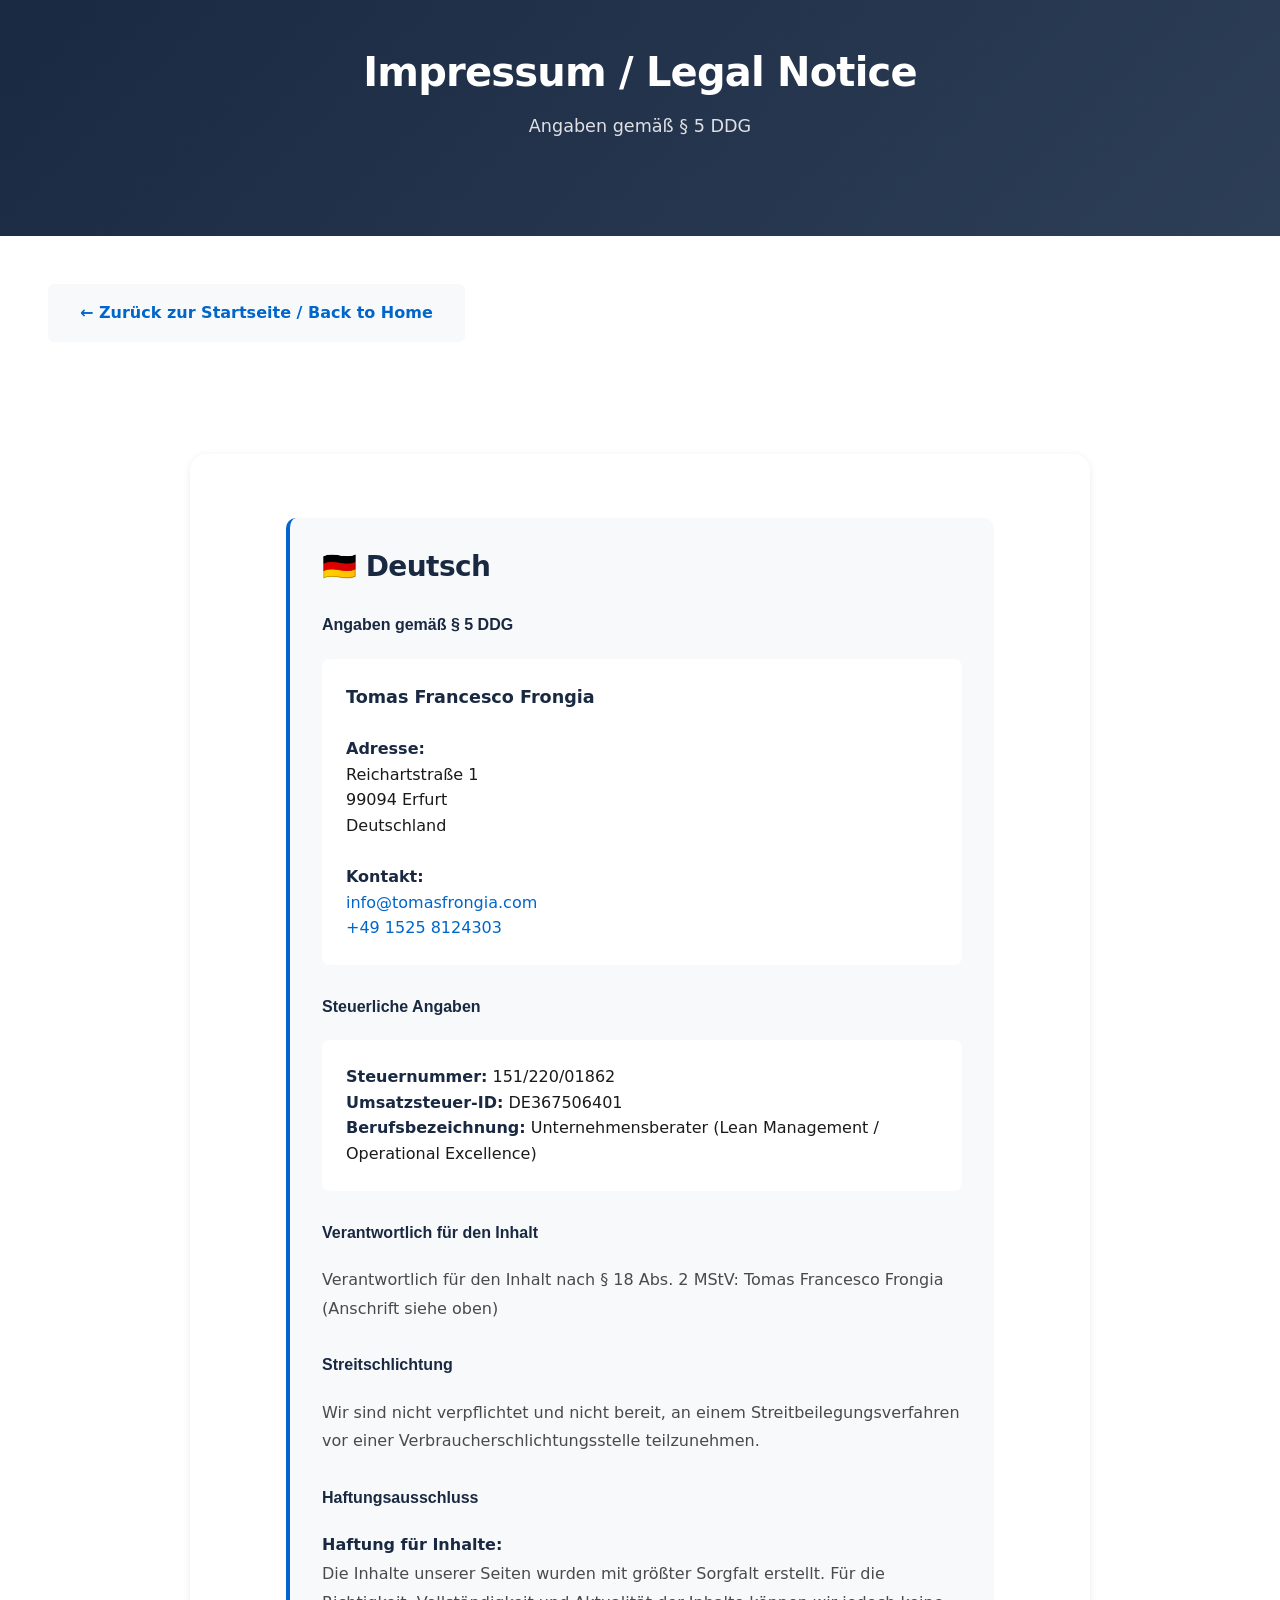
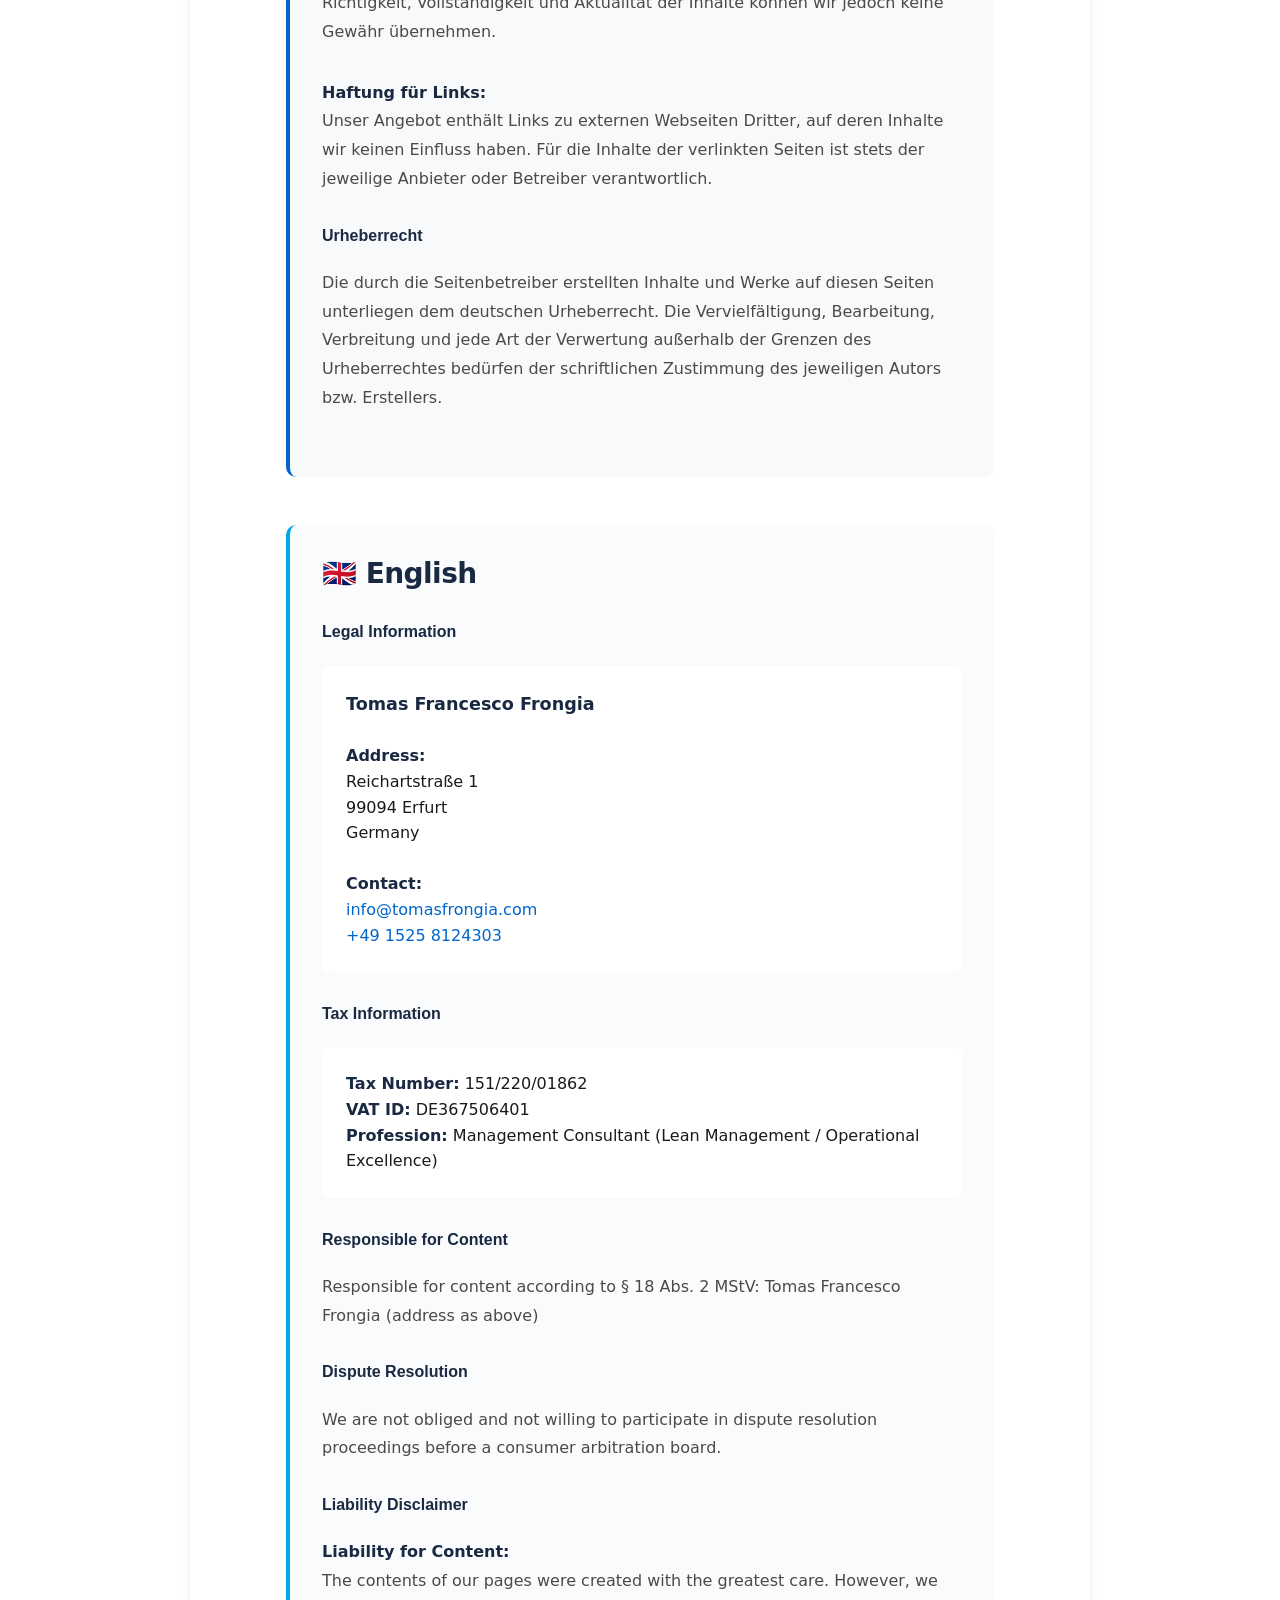
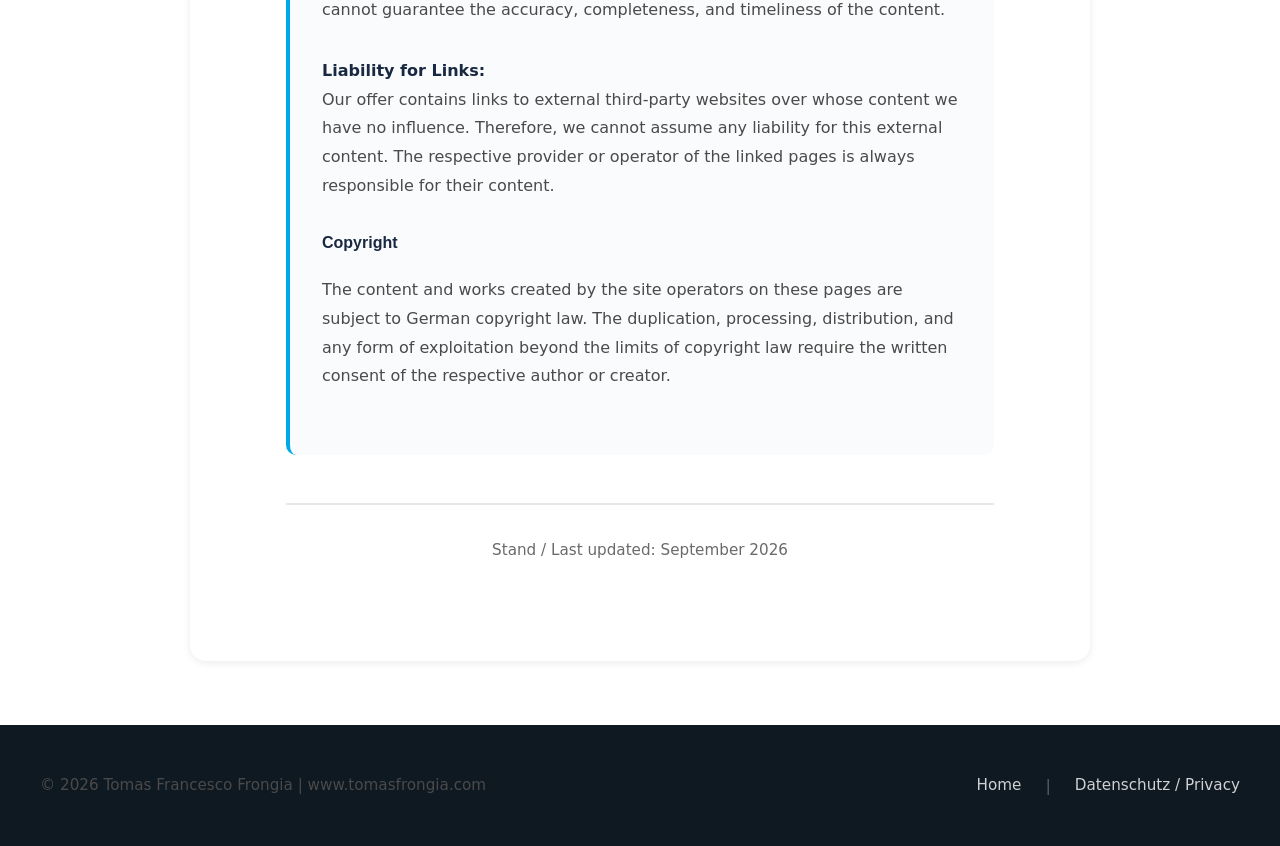
==== impressum.html @ 9dd67694 "Add files via upload" ====
<!DOCTYPE html>
<html lang="de">
<head>
  <meta charset="UTF-8">
  <meta name="viewport" content="width=device-width, initial-scale=1.0">
  <title>Impressum / Legal Notice | Tomas Francesco Frongia</title>
  <link rel="stylesheet" href="style.css">
</head>
<body>

<header style="padding: 3rem 1.5rem;">
  <div class="header-content">
    <h1 style="font-size: 2.5rem;">Impressum / Legal Notice</h1>
    <p class="subtitle">Angaben gemäß § 5 DDG</p>
  </div>
</header>

<a href="index.html" class="back-link">← Zurück zur Startseite / Back to Home</a>

<section id="impressum">
  <div class="container">

    <div style="background: #f8f9fa; padding: 2rem; border-radius: 10px; margin-bottom: 3rem; border-left: 4px solid #0066cc;">
      <h3 style="margin-top: 0; color: #1a2942;">🇩🇪 Deutsch</h3>

      <h4 style="color: #1a2942; margin-top: 2rem;">Angaben gemäß § 5 DDG</h4>
      <div style="background: white; padding: 1.5rem; border-radius: 8px; margin-top: 1rem;">
        <strong style="font-size: 1.1rem; color: #1a2942;">Tomas Francesco Frongia</strong><br><br>
        <strong>Adresse:</strong><br>
        Reichartstraße 1<br>
        99094 Erfurt<br>
        Deutschland<br><br>
        <strong>Kontakt:</strong><br>
        <a href="mailto:info@tomasfrongia.com">info@tomasfrongia.com</a><br>
        <a href="tel:+4915258124303">+49 1525 8124303</a>
      </div>

      <h4 style="color: #1a2942; margin-top: 2rem;">Steuerliche Angaben</h4>
      <div style="background: white; padding: 1.5rem; border-radius: 8px; margin-top: 1rem;">
        <strong>Steuernummer:</strong> 151/220/01862<br>
        <strong>Umsatzsteuer-ID:</strong> DE367506401<br>
        <strong>Berufsbezeichnung:</strong> Unternehmensberater (Lean Management / Operational Excellence)
      </div>

      <h4 style="color: #1a2942; margin-top: 2rem;">Verantwortlich für den Inhalt</h4>
      <p>Verantwortlich für den Inhalt nach § 18 Abs. 2 MStV: Tomas Francesco Frongia (Anschrift siehe oben)</p>

      <h4 style="color: #1a2942; margin-top: 2rem;">Streitschlichtung</h4>
      <p>
        Wir sind nicht verpflichtet und nicht bereit, an einem Streitbeilegungsverfahren vor einer Verbraucherschlichtungsstelle teilzunehmen.
      </p>

      <h4 style="color: #1a2942; margin-top: 2rem;">Haftungsausschluss</h4>
      <p><strong>Haftung für Inhalte:</strong><br>
      Die Inhalte unserer Seiten wurden mit größter Sorgfalt erstellt. Für die Richtigkeit, Vollständigkeit und Aktualität der Inhalte können wir jedoch keine Gewähr übernehmen.</p>

      <p><strong>Haftung für Links:</strong><br>
      Unser Angebot enthält Links zu externen Webseiten Dritter, auf deren Inhalte wir keinen Einfluss haben. Für die Inhalte der verlinkten Seiten ist stets der jeweilige Anbieter oder Betreiber verantwortlich.</p>

      <h4 style="color: #1a2942; margin-top: 2rem;">Urheberrecht</h4>
      <p>Die durch die Seitenbetreiber erstellten Inhalte und Werke auf diesen Seiten unterliegen dem deutschen Urheberrecht. Die Vervielfältigung, Bearbeitung, Verbreitung und jede Art der Verwertung außerhalb der Grenzen des Urheberrechtes bedürfen der schriftlichen Zustimmung des jeweiligen Autors bzw. Erstellers.</p>
    </div>

    <div style="background: #fafbfc; padding: 2rem; border-radius: 10px; border-left: 4px solid #00a8e8;">
      <h3 style="margin-top: 0; color: #1a2942;">🇬🇧 English</h3>

      <h4 style="color: #1a2942; margin-top: 2rem;">Legal Information</h4>
      <div style="background: white; padding: 1.5rem; border-radius: 8px; margin-top: 1rem;">
        <strong style="font-size: 1.1rem; color: #1a2942;">Tomas Francesco Frongia</strong><br><br>
        <strong>Address:</strong><br>
        Reichartstraße 1<br>
        99094 Erfurt<br>
        Germany<br><br>
        <strong>Contact:</strong><br>
        <a href="mailto:info@tomasfrongia.com">info@tomasfrongia.com</a><br>
        <a href="tel:+4915258124303">+49 1525 8124303</a>
      </div>

      <h4 style="color: #1a2942; margin-top: 2rem;">Tax Information</h4>
      <div style="background: white; padding: 1.5rem; border-radius: 8px; margin-top: 1rem;">
        <strong>Tax Number:</strong> 151/220/01862<br>
        <strong>VAT ID:</strong> DE367506401<br>
        <strong>Profession:</strong> Management Consultant (Lean Management / Operational Excellence)
      </div>

      <h4 style="color: #1a2942; margin-top: 2rem;">Responsible for Content</h4>
      <p>Responsible for content according to § 18 Abs. 2 MStV: Tomas Francesco Frongia (address as above)</p>

      <h4 style="color: #1a2942; margin-top: 2rem;">Dispute Resolution</h4>
      <p>
        We are not obliged and not willing to participate in dispute resolution proceedings before a consumer arbitration board.
      </p>

      <h4 style="color: #1a2942; margin-top: 2rem;">Liability Disclaimer</h4>
      <p><strong>Liability for Content:</strong><br>
      The contents of our pages were created with the greatest care. However, we cannot guarantee the accuracy, completeness, and timeliness of the content.</p>

      <p><strong>Liability for Links:</strong><br>
      Our offer contains links to external third-party websites over whose content we have no influence. Therefore, we cannot assume any liability for this external content. The respective provider or operator of the linked pages is always responsible for their content.</p>

      <h4 style="color: #1a2942; margin-top: 2rem;">Copyright</h4>
      <p>The content and works created by the site operators on these pages are subject to German copyright law. The duplication, processing, distribution, and any form of exploitation beyond the limits of copyright law require the written consent of the respective author or creator.</p>
    </div>

    <div style="text-align: center; margin-top: 3rem; padding-top: 2rem; border-top: 2px solid #e5e7eb;">
      <p style="color: #6a6a6a; font-size: 0.95rem;">Stand / Last updated: September 2026</p>
    </div>

  </div>
</section>

<footer>
  <div class="footer-content">
    <p class="footer-copyright">© 2026 Tomas Francesco Frongia | www.tomasfrongia.com</p>
    <nav class="footer-nav">
      <a href="index.html">Home</a>
      <span class="separator">|</span>
      <a href="privacy.html">Datenschutz / Privacy</a>
    </nav>
  </div>
</footer>

</body>
</html>
---- style.css ----
/* ===================================
   TOMAS FRONGIA - PROFESSIONAL PORTFOLIO
   Modern, Clean, Professional Design
   =================================== */

/* === CSS RESET & BASE === */
* {
  margin: 0;
  padding: 0;
  box-sizing: border-box;
}

:root {
  /* Color Palette */
  --primary-color: #0066cc;
  --primary-dark: #004999;
  --primary-light: #3385db;
  --secondary-color: #1a2942;
  --secondary-light: #2d3e57;
  --accent-color: #00a8e8;
  --text-dark: #1a1a1a;
  --text-medium: #4a4a4a;
  --text-light: #6a6a6a;
  --bg-white: #ffffff;
  --bg-light: #f8f9fa;
  --bg-lighter: #fafbfc;
  --border-color: #e5e7eb;
  --shadow-sm: 0 2px 8px rgba(0, 0, 0, 0.08);
  --shadow-md: 0 4px 16px rgba(0, 0, 0, 0.1);
  --shadow-lg: 0 8px 24px rgba(0, 0, 0, 0.12);
  
  /* Typography */
  --font-primary: 'Inter', -apple-system, BlinkMacSystemFont, 'Segoe UI', sans-serif;
  --font-heading: 'Poppins', sans-serif;
  
  /* Spacing */
  --spacing-xs: 0.5rem;
  --spacing-sm: 1rem;
  --spacing-md: 1.5rem;
  --spacing-lg: 2rem;
  --spacing-xl: 3rem;
  --spacing-2xl: 4rem;
  --spacing-3xl: 6rem;
  
  /* Border Radius */
  --radius-sm: 6px;
  --radius-md: 10px;
  --radius-lg: 16px;
  --radius-full: 9999px;
  
  /* Transitions */
  --transition-fast: 0.2s ease;
  --transition-base: 0.3s ease;
  --transition-slow: 0.4s ease;
}

/* === TYPOGRAPHY === */
body {
  font-family: var(--font-primary);
  color: var(--text-dark);
  background: var(--bg-white);
  line-height: 1.7;
  font-size: 16px;
  -webkit-font-smoothing: antialiased;
  -moz-osx-font-smoothing: grayscale;
}

h1, h2, h3, h4, h5, h6 {
  font-family: var(--font-heading);
  font-weight: 700;
  line-height: 1.2;
  color: var(--text-dark);
  margin-bottom: var(--spacing-md);
}

h1 {
  font-size: clamp(2rem, 5vw, 3.5rem);
}

h2 {
  font-size: clamp(1.75rem, 4vw, 2.5rem);
}

h3 {
  font-size: clamp(1.25rem, 3vw, 1.75rem);
}

p {
  margin-bottom: var(--spacing-md);
  color: var(--text-medium);
}

a {
  color: var(--primary-color);
  text-decoration: none;
  transition: color var(--transition-fast);
}

a:hover {
  color: var(--primary-dark);
}

/* === LAYOUT === */
.container {
  max-width: 1200px;
  margin: 0 auto;
  padding: 0 var(--spacing-lg);
}

section {
  padding: var(--spacing-3xl) 0;
}

/* === HEADER === */
header {
  background: linear-gradient(135deg, var(--secondary-color) 0%, var(--secondary-light) 100%);
  color: var(--bg-white);
  padding: var(--spacing-3xl) var(--spacing-lg);
  text-align: center;
  position: relative;
  overflow: hidden;
}

header::before {
  content: '';
  position: absolute;
  top: 0;
  left: 0;
  right: 0;
  bottom: 0;
  background: url('data:image/svg+xml,<svg width="100" height="100" xmlns="http://www.w3.org/2000/svg"><defs><pattern id="grid" width="40" height="40" patternUnits="userSpaceOnUse"><path d="M 40 0 L 0 0 0 40" fill="none" stroke="rgba(255,255,255,0.03)" stroke-width="1"/></pattern></defs><rect width="100" height="100" fill="url(%23grid)"/></svg>');
  opacity: 0.4;
}

.header-content {
  position: relative;
  z-index: 1;
  max-width: 900px;
  margin: 0 auto;
}

.header-photo {
  width: 180px;
  height: 180px;
  border-radius: 50%;
  border: 6px solid rgba(255, 255, 255, 0.2);
  object-fit: cover;
  margin: 0 auto var(--spacing-lg) auto;
  display: block;
  box-shadow: 0 8px 32px rgba(0, 0, 0, 0.2);
  transition: transform var(--transition-base);
}

.header-photo:hover {
  transform: scale(1.05);
}

header h1 {
  color: var(--bg-white);
  margin-bottom: var(--spacing-sm);
  font-weight: 700;
  letter-spacing: -0.02em;
}

.tagline {
  font-size: clamp(1.1rem, 2.5vw, 1.4rem);
  font-weight: 600;
  color: var(--accent-color);
  margin-bottom: var(--spacing-xs);
}

.subtitle {
  font-size: clamp(0.95rem, 2vw, 1.1rem);
  color: rgba(255, 255, 255, 0.85);
  margin-bottom: var(--spacing-xl);
}

/* === BUTTONS === */
.btn {
  display: inline-block;
  padding: 14px 32px;
  border-radius: var(--radius-sm);
  font-weight: 600;
  font-size: 1rem;
  text-align: center;
  cursor: pointer;
  transition: all var(--transition-base);
  border: 2px solid transparent;
  text-decoration: none;
}

.btn-primary {
  background: var(--accent-color);
  color: var(--bg-white);
}

.btn-primary:hover {
  background: var(--primary-color);
  transform: translateY(-2px);
  box-shadow: 0 8px 20px rgba(0, 102, 204, 0.3);
}

.btn-large {
  padding: 18px 48px;
  font-size: 1.1rem;
}

/* === LANGUAGE TOGGLE === */
.lang-toggle {
  text-align: center;
  padding: var(--spacing-lg) 0;
  background: var(--bg-lighter);
  border-bottom: 1px solid var(--border-color);
  position: sticky;
  top: 0;
  z-index: 100;
  backdrop-filter: blur(10px);
  background: rgba(255, 255, 255, 0.95);
}

.lang-btn {
  padding: 10px 24px;
  margin: 0 6px;
  border: 2px solid var(--border-color);
  border-radius: var(--radius-full);
  background: var(--bg-white);
  color: var(--text-medium);
  font-weight: 600;
  font-size: 0.95rem;
  cursor: pointer;
  transition: all var(--transition-fast);
  font-family: var(--font-primary);
}

.lang-btn:hover {
  border-color: var(--primary-color);
  color: var(--primary-color);
}

.lang-btn.active {
  background: var(--primary-color);
  border-color: var(--primary-color);
  color: var(--bg-white);
}

/* === LANGUAGE SECTIONS === */
.lang {
  display: none;
}

.lang.active {
  display: block;
  animation: fadeIn 0.4s ease;
}

@keyframes fadeIn {
  from {
    opacity: 0;
    transform: translateY(10px);
  }
  to {
    opacity: 1;
    transform: translateY(0);
  }
}

/* === SECTION HEADERS === */
.section-header {
  text-align: center;
  margin-bottom: var(--spacing-2xl);
}

.section-label {
  display: inline-block;
  padding: 6px 16px;
  background: var(--bg-light);
  color: var(--primary-color);
  font-size: 0.85rem;
  font-weight: 700;
  text-transform: uppercase;
  letter-spacing: 0.1em;
  border-radius: var(--radius-full);
  margin-bottom: var(--spacing-md);
}

.section-header h2 {
  color: var(--secondary-color);
  margin-bottom: var(--spacing-sm);
}

/* === ABOUT SECTION === */
.about-section {
  background: var(--bg-white);
}

.lead-text {
  font-size: clamp(1.1rem, 2.5vw, 1.35rem);
  line-height: 1.7;
  color: var(--text-dark);
  font-weight: 500;
  max-width: 900px;
  margin: 0 auto var(--spacing-lg) auto;
  text-align: center;
}

.about-section p {
  max-width: 800px;
  margin-left: auto;
  margin-right: auto;
  text-align: center;
  font-size: 1.05rem;
}

/* === CHALLENGES SECTION === */
.challenges-section {
  background: var(--bg-lighter);
}

.challenges-grid {
  display: grid;
  grid-template-columns: repeat(4, 1fr);
  gap: var(--spacing-lg);
  max-width: 1200px;
  margin: 0 auto;
}

.challenge-card {
  background: var(--bg-white);
  padding: var(--spacing-xl);
  border-radius: var(--radius-md);
  border: 1px solid var(--border-color);
  text-align: center;
  transition: all var(--transition-base);
}

.challenge-card:hover {
  transform: translateY(-4px);
  box-shadow: var(--shadow-md);
  border-color: var(--primary-light);
}

.challenge-icon {
  font-size: 3rem;
  margin-bottom: var(--spacing-md);
  filter: grayscale(0.2);
}

.challenge-card h3 {
  font-size: 1.25rem;
  margin-bottom: var(--spacing-sm);
  color: var(--secondary-color);
}

.challenge-card p {
  color: var(--text-light);
  font-size: 0.95rem;
  margin-bottom: 0;
}

/* === APPROACH SECTION === */
.approach-section {
  background: var(--bg-white);
}

.approach-content {
  display: grid;
  grid-template-columns: 1fr 1fr;
  gap: var(--spacing-2xl);
  align-items: center;
  max-width: 1100px;
  margin: 0 auto;
}

.approach-text h3 {
  color: var(--secondary-color);
  margin-bottom: var(--spacing-md);
}

.approach-text p {
  margin-bottom: var(--spacing-lg);
}

.method-list {
  list-style: none;
  padding: 0;
}

.method-list li {
  padding: var(--spacing-sm) 0;
  padding-left: var(--spacing-lg);
  position: relative;
  color: var(--text-medium);
  line-height: 1.6;
}

.method-list li::before {
  content: '✓';
  position: absolute;
  left: 0;
  color: var(--accent-color);
  font-weight: bold;
  font-size: 1.2rem;
}

.method-list strong {
  color: var(--text-dark);
}

.approach-stats {
  display: flex;
  flex-direction: column;
  gap: var(--spacing-md);
}

.stat-card {
  background: linear-gradient(135deg, var(--primary-color) 0%, var(--primary-dark) 100%);
  padding: var(--spacing-xl);
  border-radius: var(--radius-md);
  text-align: center;
  color: var(--bg-white);
  box-shadow: var(--shadow-md);
  transition: transform var(--transition-base);
}

.stat-card:hover {
  transform: scale(1.03);
}

.stat-number {
  font-size: clamp(2.5rem, 5vw, 3.5rem);
  font-weight: 700;
  font-family: var(--font-heading);
  margin-bottom: var(--spacing-xs);
  line-height: 1;
}

.stat-label {
  font-size: 0.95rem;
  font-weight: 500;
  opacity: 0.95;
  text-transform: uppercase;
  letter-spacing: 0.05em;
}

/* === FOCUS SECTION === */
.focus-section {
  background: var(--bg-lighter);
}

.grid {
  display: grid;
  grid-template-columns: repeat(4, 1fr);
  gap: var(--spacing-xl);
  max-width: 1200px;
  margin: 0 auto;
}

.card {
  background: var(--bg-white);
  border-radius: var(--radius-lg);
  overflow: hidden;
  border: 1px solid var(--border-color);
  transition: all var(--transition-base);
  display: flex;
  flex-direction: column;
}

.card:hover {
  transform: translateY(-6px);
  box-shadow: var(--shadow-lg);
  border-color: var(--primary-light);
}

.card-image {
  width: 100%;
  height: 220px;
  overflow: hidden;
  background: var(--bg-light);
}

.card-image img {
  width: 100%;
  height: 100%;
  object-fit: cover;
  transition: transform var(--transition-slow);
}

.card:hover .card-image img {
  transform: scale(1.08);
}

.card-content {
  padding: var(--spacing-xl);
  flex: 1;
  display: flex;
  flex-direction: column;
}

.card-content h3 {
  font-size: 1.3rem;
  margin-bottom: var(--spacing-md);
  color: var(--secondary-color);
}

.card-content p {
  color: var(--text-medium);
  font-size: 0.95rem;
  line-height: 1.6;
  margin-bottom: 0;
  flex: 1;
}

/* === TESTIMONIALS SECTION === */
.testimonials-section {
  background: var(--bg-white);
}

.testimonials-grid {
  display: grid;
  grid-template-columns: repeat(auto-fit, minmax(320px, 1fr));
  gap: var(--spacing-xl);
  max-width: 1000px;
  margin: 0 auto;
}

.testimonial {
  background: var(--bg-lighter);
  padding: var(--spacing-xl);
  border-radius: var(--radius-lg);
  border-left: 4px solid var(--accent-color);
  box-shadow: var(--shadow-sm);
  transition: all var(--transition-base);
}

.testimonial:hover {
  box-shadow: var(--shadow-md);
  transform: translateY(-2px);
}

.testimonial-text {
  font-size: 1.05rem;
  font-style: italic;
  color: var(--text-dark);
  line-height: 1.7;
  margin-bottom: var(--spacing-lg);
  position: relative;
}


.testimonial-text {
  position: relative;
  padding-top: 55px; /* spazio tra virgolette e testo */
}

.testimonial-text::before {
  content: '"';
  font-size: 3rem;
  color: var(--accent-color);
  opacity: 0.2;
  position: absolute;
  top: -10px; /* alza la virgoletta */
  left: 0;
  font-family: Georgia, serif;
}


.testimonial-author {
  display: flex;
  flex-direction: column;
  gap: 4px;
  border-top: 2px solid var(--border-color);
  padding-top: var(--spacing-md);
}

.testimonial-author strong {
  color: var(--secondary-color);
  font-size: 1rem;
  font-weight: 700;
}

.testimonial-author span {
  color: var(--text-light);
  font-size: 0.9rem;
}

/* === CONTACT SECTION === */
.contact-section {
  background: linear-gradient(135deg, var(--secondary-color) 0%, var(--secondary-light) 100%);
  color: var(--bg-white);
  text-align: center;
}

.contact-section .section-label {
  background: rgba(255, 255, 255, 0.15);
  color: var(--bg-white);
}

.contact-section h2 {
  color: var(--bg-white);
}

.contact-intro {
  font-size: 1.15rem;
  color: rgba(255, 255, 255, 0.9);
  margin-bottom: var(--spacing-xl);
}

.contact-info {
  display: flex;
  flex-wrap: wrap;
  justify-content: center;
  gap: var(--spacing-xl);
  margin: var(--spacing-xl) 0 var(--spacing-2xl) 0;
}

.contact-item {
  display: flex;
  align-items: center;
  gap: var(--spacing-sm);
  font-size: 1.05rem;
  color: var(--bg-white);
}

.contact-icon {
  font-size: 1.5rem;
}

.contact-item a {
  color: var(--bg-white);
  font-weight: 500;
  border-bottom: 2px solid transparent;
  transition: border-color var(--transition-fast);
}

.contact-item a:hover {
  border-bottom-color: var(--accent-color);
}

/* === FOOTER === */
footer {
  background: #0f1922;
  color: rgba(255, 255, 255, 0.8);
  padding: var(--spacing-xl) var(--spacing-lg);
}

.footer-content {
  max-width: 1200px;
  margin: 0 auto;
  display: flex;
  justify-content: space-between;
  align-items: center;
  flex-wrap: wrap;
  gap: var(--spacing-md);
}

.footer-copyright {
  font-size: 0.95rem;
  margin: 0;
}

.footer-nav {
  display: flex;
  align-items: center;
  gap: var(--spacing-md);
}

.footer-nav a {
  color: rgba(255, 255, 255, 0.8);
  font-size: 0.95rem;
  transition: color var(--transition-fast);
}

.footer-nav a:hover {
  color: var(--accent-color);
}

.separator {
  color: rgba(255, 255, 255, 0.3);
}

/* === LEGAL PAGES STYLES === */
body {
  font-family: system-ui, -apple-system, BlinkMacSystemFont, "Segoe UI", Roboto, Arial, sans-serif;
  line-height: 1.6;
}

h1, h2, h3 {
  font-family: system-ui, -apple-system, BlinkMacSystemFont, "Segoe UI", Roboto, Arial, sans-serif;
  font-weight: 700;
  letter-spacing: -0.02em;
}





#privacy,
#impressum {
  max-width: 900px;
  margin: var(--spacing-2xl) auto;
  padding: var(--spacing-2xl);
  background: var(--bg-white);
  border-radius: var(--radius-lg);
  box-shadow: var(--shadow-sm);
}

#privacy h2,
#impressum h2 {
  color: var(--secondary-color);
  border-bottom: 3px solid var(--accent-color);
  padding-bottom: var(--spacing-md);
  margin-bottom: var(--spacing-xl);
}

#privacy p,
#impressum p {
  margin-bottom: var(--spacing-lg);
  line-height: 1.8;
}

#privacy strong,
#impressum strong {
  color: var(--secondary-color);
  font-weight: 600;
}

.back-link {
  display: inline-block;
  margin: var(--spacing-xl);
  padding: var(--spacing-sm) var(--spacing-lg);
  background: var(--bg-light);
  border-radius: var(--radius-sm);
  color: var(--primary-color);
  font-weight: 600;
  transition: all var(--transition-fast);
}

.back-link:hover {
  background: var(--primary-color);
  color: var(--bg-white);
  transform: translateX(-4px);
}

/* === RESPONSIVE === */
@media (max-width: 992px) {
  :root {
    --spacing-xl: 2.5rem;
    --spacing-2xl: 3rem;
    --spacing-3xl: 4rem;
  }
  
  .approach-content {
    grid-template-columns: 1fr;
    gap: var(--spacing-xl);
  }
  
  .approach-stats {
    flex-direction: row;
  }
  
  .challenges-grid {
    grid-template-columns: repeat(2, 1fr);
  }
  
  .grid {
    grid-template-columns: repeat(2, 1fr);
  }
}

@media (max-width: 768px) {
  :root {
    --spacing-xl: 2rem;
    --spacing-2xl: 2.5rem;
    --spacing-3xl: 3rem;
  }
  
  .header-photo {
    width: 140px;
    height: 140px;
  }
  
  .challenges-grid {
    grid-template-columns: 1fr;
  }
  
  .grid {
    grid-template-columns: 1fr;
  }
  
  .testimonials-grid {
    grid-template-columns: 1fr;
  }
  
  .approach-stats {
    flex-direction: column;
  }
  
  .contact-info {
    flex-direction: column;
    gap: var(--spacing-md);
  }
  
  .footer-content {
    flex-direction: column;
    text-align: center;
  }
  
  .footer-nav {
    justify-content: center;
  }
}

@media (max-width: 480px) {
  .lang-btn {
    padding: 8px 16px;
    font-size: 0.85rem;
  }
  
  .btn {
    padding: 12px 24px;
    font-size: 0.95rem;
  }
  
  .btn-large {
    padding: 14px 32px;
    font-size: 1rem;
  }
  
  .card-content {
    padding: var(--spacing-lg);
  }
}

.card-content h3 {
    font-size: 1.3rem;
    margin-bottom: var(--spacing-md);
    color: var(--secondary-color);

    /* Nuove regole per testi lunghi */
    word-wrap: break-word;
    overflow-wrap: break-word;
    hyphens: auto;  /* divide parole troppo lunghe */
}

.card-content p {
    color: var(--text-medium);
    font-size: 0.95rem;
    line-height: 1.6;
    margin-bottom: 0;
    flex: 1;

    word-wrap: break-word;
    overflow-wrap: break-word;
    hyphens: auto;
}

/* === ACCESSIBILITY === */
@media (prefers-reduced-motion: reduce) {
  *,
  *::before,
  *::after {
    animation-duration: 0.01ms !important;
    animation-iteration-count: 1 !important;
    transition-duration: 0.01ms !important;
  }
}

/* === PRINT STYLES === */
@media print {
  header,
  .lang-toggle,
  footer {
    display: none;
  }
  
  body {
    background: white;
  }
  
  .card,
  .testimonial {
    break-inside: avoid;
  }
}

.testimonial-author strong {
    color: #00bfff; /* azzurro chiaro per i nomi */
}

.testimonial-author span {
    color: #87CEFA; /* azzurro più tenue per il ruolo */
}

/* =========================
   PRIVACY / LEGAL FIX ONLY
========================= */

#privacy {
  color: var(--text-dark);
}

#privacy p,
#privacy li {
  color: var(--text-dark);
}

#privacy h3,
#privacy h4 {
  color: var(--secondary-color);
}

#privacy a {
  color: var(--primary-color);
}

#privacy a:hover {
  color: var(--primary-dark);
}

#privacy ul {
  padding-left: 1.2rem;
  margin-left: 0;
}

#privacy li {
  color: var(--text-dark);
  line-height: 1.7;
}
/* === QUICK-CHECK SECTION === */
.quickcheck-section {
  background: var(--bg-lighter);
  text-align: center;
}

.quickcheck-section .lead-text {
  max-width: 600px;
  margin: 0 auto var(--spacing-xl) auto;
}
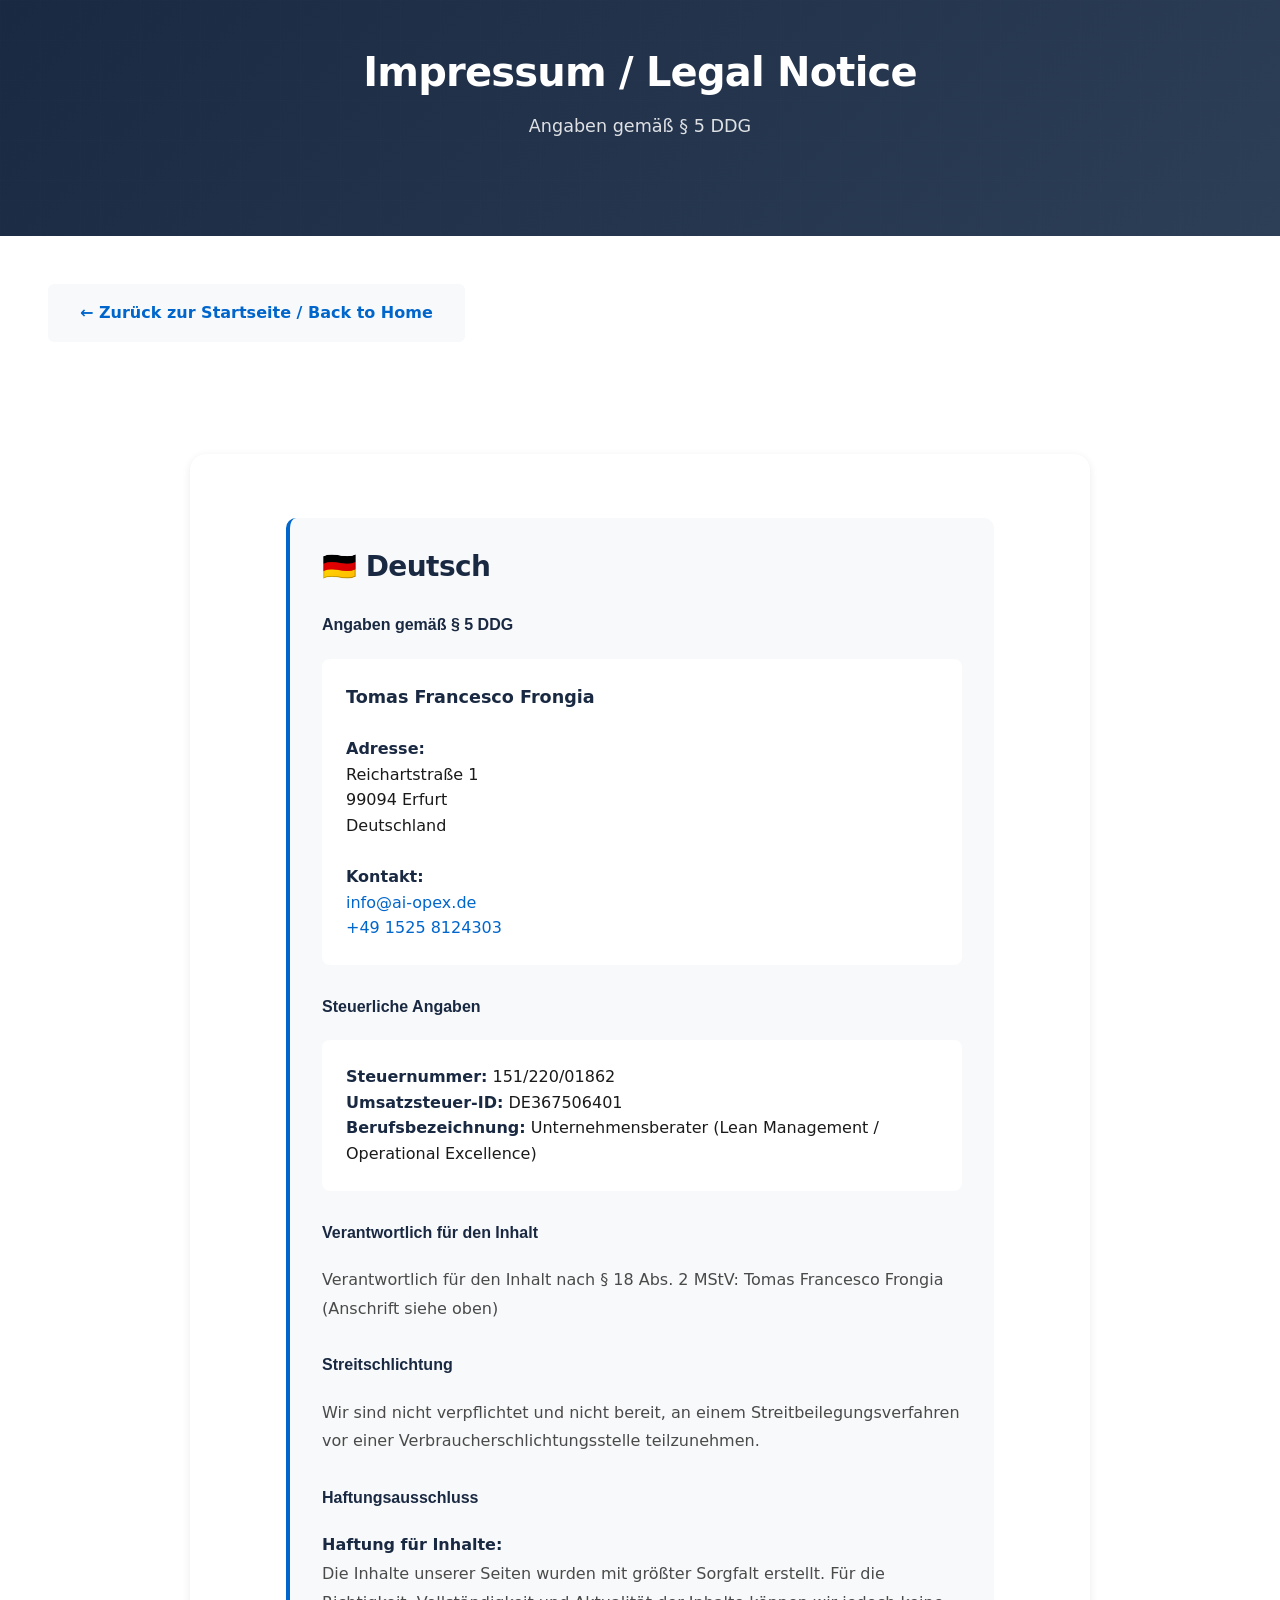
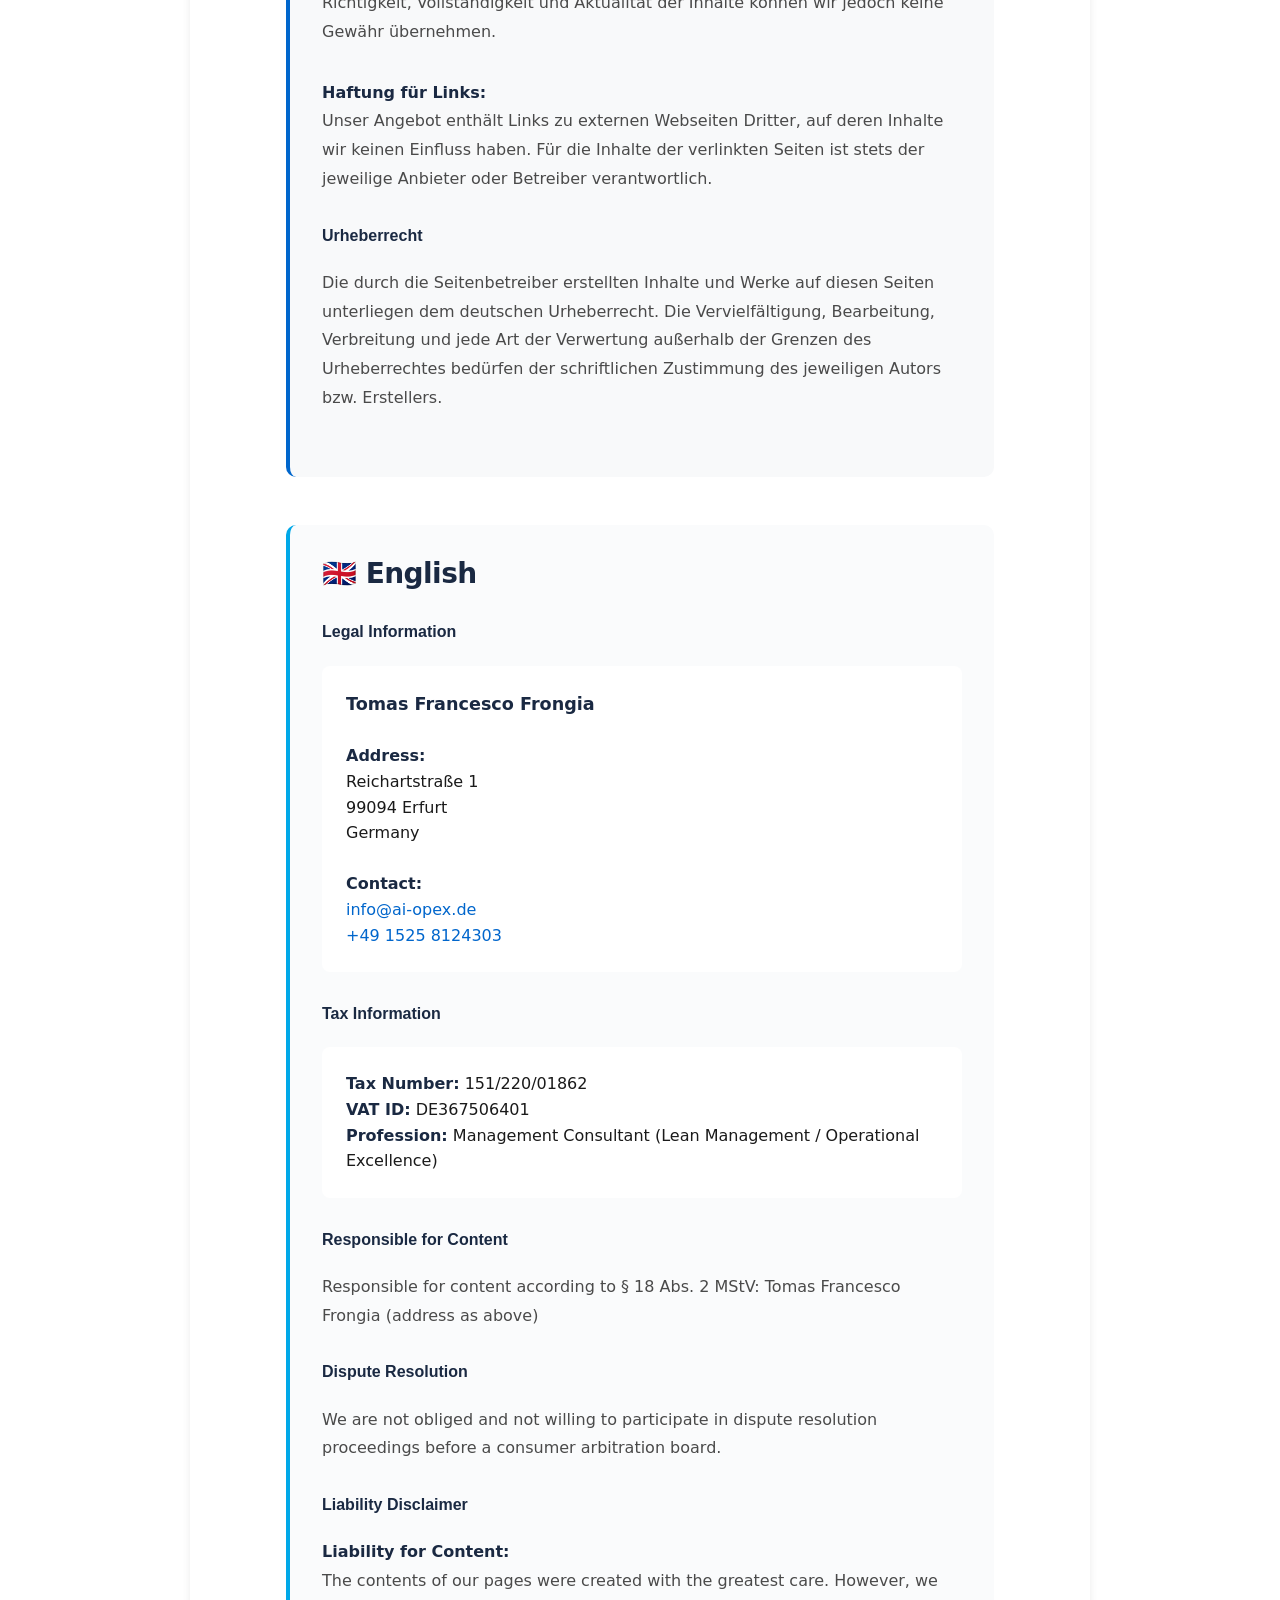
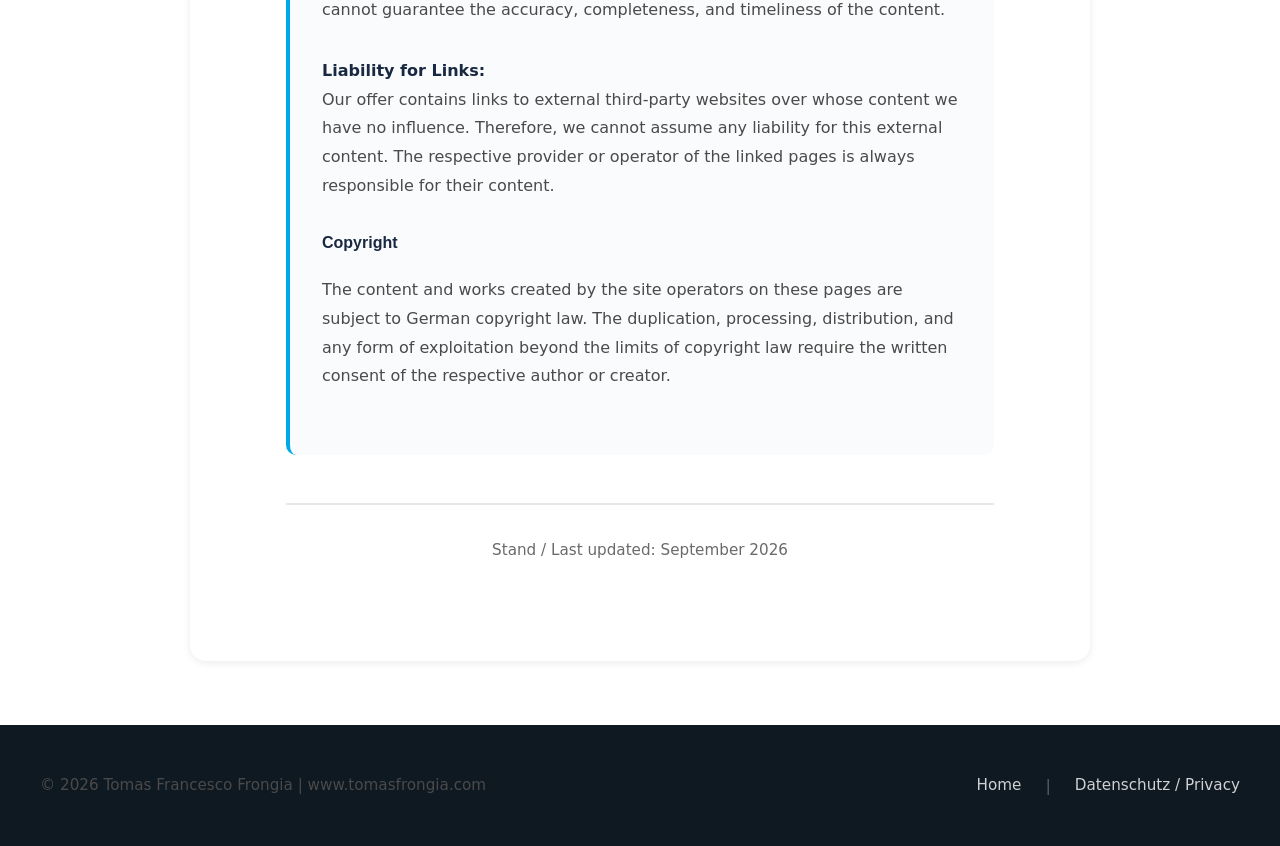
==== commit e7f465fb: "Update contact email address in impressum.html" ====
--- a/impressum.html
+++ b/impressum.html
@@ -31,7 +31,7 @@
         99094 Erfurt<br>
         Deutschland<br><br>
         <strong>Kontakt:</strong><br>
-        <a href="mailto:info@tomasfrongia.com">info@tomasfrongia.com</a><br>
+        <a href="mailto:info@ai-opex.de">info@ai-opex.de</a><br>
         <a href="tel:+4915258124303">+49 1525 8124303</a>
       </div>
 
@@ -72,7 +72,7 @@
         99094 Erfurt<br>
         Germany<br><br>
         <strong>Contact:</strong><br>
-        <a href="mailto:info@tomasfrongia.com">info@tomasfrongia.com</a><br>
+        <a href="info@ai-opex.de">info@ai-opex.de</a><br>
         <a href="tel:+4915258124303">+49 1525 8124303</a>
       </div>
 
